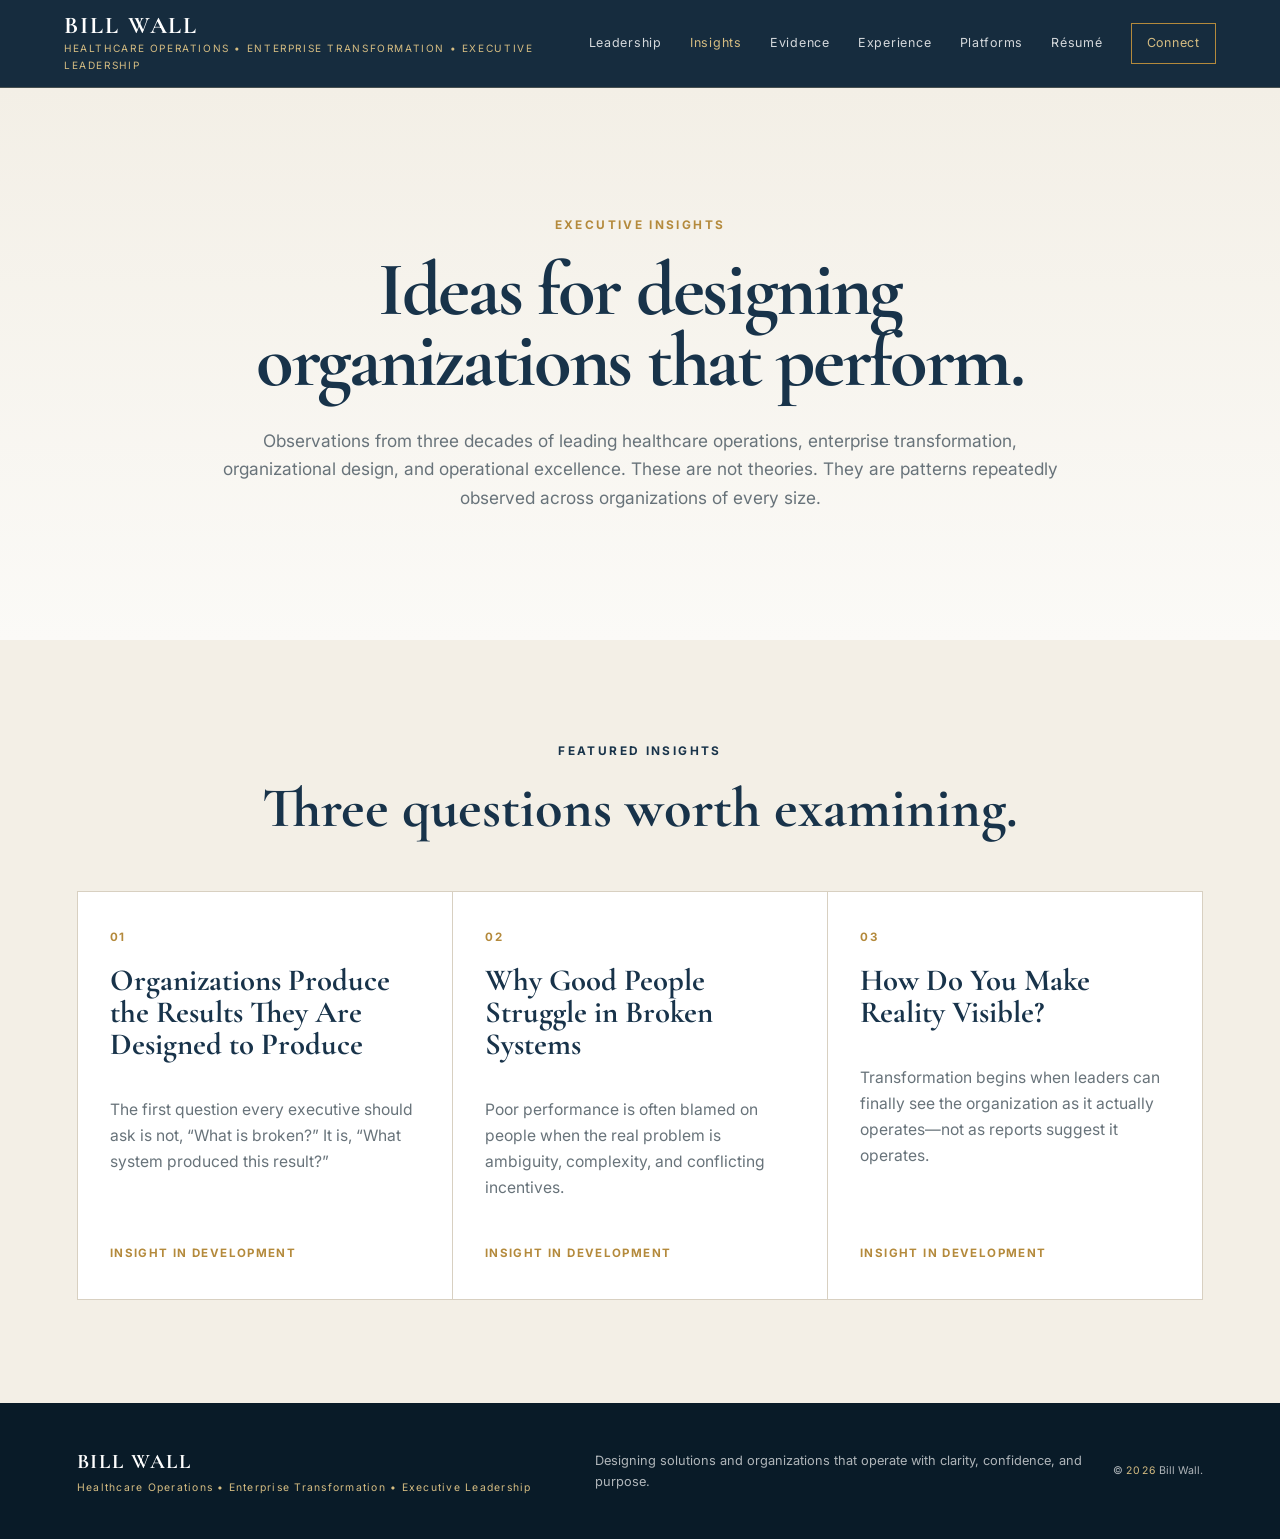
==== insights/index.html @ 73f0fc04 "Add Executive Insights page and initial topics" ====
<!doctype html>
<html lang="en">
<head>
  <meta charset="utf-8" />
  <meta name="viewport" content="width=device-width, initial-scale=1" />
  <meta name="theme-color" content="#18334a" />

  <title>Executive Insights | Bill Wall</title>
  <meta name="description" content="Executive insights from Bill Wall on operational excellence, organizational design, enterprise transformation, leadership, and AI-enabled operations." />
  <meta name="author" content="Bill Wall" />
  <meta name="robots" content="index, follow, max-image-preview:large, max-snippet:-1, max-video-preview:-1" />
  <link rel="canonical" href="https://www.williamswall.com/insights/" />

  <meta property="og:title" content="Executive Insights | Bill Wall" />
  <meta property="og:description" content="Observations from three decades of leading healthcare operations, enterprise transformation, organizational design, and operational excellence." />
  <meta property="og:type" content="website" />
  <meta property="og:url" content="https://www.williamswall.com/insights/" />
  <meta property="og:site_name" content="Bill Wall Executive Portfolio" />
  <meta property="og:locale" content="en_US" />
  <meta property="og:image" content="https://www.williamswall.com/assets/bill-wall-portrait.png" />
  <meta property="og:image:alt" content="Bill Wall, senior healthcare operations and enterprise transformation executive" />

  <meta name="twitter:card" content="summary_large_image" />
  <meta name="twitter:title" content="Executive Insights | Bill Wall" />
  <meta name="twitter:description" content="Executive perspectives on operational excellence, organizational design, enterprise transformation, leadership, and AI-enabled operations." />
  <meta name="twitter:image" content="https://www.williamswall.com/assets/bill-wall-portrait.png" />

  <link rel="icon" href="../assets/favicon.svg" type="image/svg+xml" />
  <link rel="preconnect" href="https://fonts.googleapis.com" />
  <link rel="preconnect" href="https://fonts.gstatic.com" crossorigin />
  <link href="https://fonts.googleapis.com/css2?family=Cormorant+Garamond:wght@500;600;700&amp;family=Inter:wght@400;500;600;700&amp;display=swap" rel="stylesheet" />
  <link rel="stylesheet" href="../styles.css" />

  <script type="application/ld+json">
  {
    "@context": "https://schema.org",
    "@type": "CollectionPage",
    "@id": "https://www.williamswall.com/insights/#webpage",
    "url": "https://www.williamswall.com/insights/",
    "name": "Executive Insights | Bill Wall",
    "description": "Executive insights from Bill Wall on operational excellence, organizational design, enterprise transformation, leadership, and AI-enabled operations.",
    "isPartOf": {
      "@id": "https://www.williamswall.com/#website"
    },
    "about": {
      "@id": "https://www.williamswall.com/#bill-wall"
    },
    "inLanguage": "en-US"
  }
  </script>

  <!-- Google tag (gtag.js) -->
  <script async src="https://www.googletagmanager.com/gtag/js?id=G-LFCG09Z22B"></script>
  <script>
    window.dataLayer = window.dataLayer || [];
    function gtag(){dataLayer.push(arguments);}
    gtag('js', new Date());
    gtag('config', 'G-LFCG09Z22B');
  </script>
</head>
<body>
  <header class="site-header">
    <a class="brand" href="../" aria-label="Bill Wall home">
      <span class="brand-name">BILL WALL</span>
      <span class="brand-title">HEALTHCARE OPERATIONS • ENTERPRISE TRANSFORMATION • EXECUTIVE LEADERSHIP</span>
    </a>

    <button class="menu-button" aria-expanded="false" aria-controls="site-nav">Menu</button>
    <nav id="site-nav" aria-label="Primary navigation">
      <a href="../#thinking">Leadership</a>
      <a href="./" aria-current="page">Insights</a>
      <a href="../#evidence">Evidence</a>
      <a href="../#experience">Experience</a>
      <a href="../#platforms">Platforms</a>
      <a href="../Bill-Wall-Resume.docx" download>Résumé</a>
      <a class="nav-cta" href="../#contact">Connect</a>
    </nav>
  </header>

  <main id="top">
    <section class="insights-hero">
      <div class="insights-hero-inner reveal">
        <p class="eyebrow">EXECUTIVE INSIGHTS</p>
        <h1>Ideas for designing organizations that perform.</h1>
        <p>Observations from three decades of leading healthcare operations, enterprise transformation, organizational design, and operational excellence. These are not theories. They are patterns repeatedly observed across organizations of every size.</p>
      </div>
    </section>

    <section class="insights-library" aria-labelledby="featured-insights-heading">
      <div class="insights-heading reveal">
        <p class="eyebrow dark">FEATURED INSIGHTS</p>
        <h2 id="featured-insights-heading">Three questions worth examining.</h2>
      </div>

      <div class="insight-grid">
        <article class="insight-card reveal">
          <span class="insight-number">01</span>
          <h3>Organizations Produce the Results They Are Designed to Produce</h3>
          <p>The first question every executive should ask is not, “What is broken?” It is, “What system produced this result?”</p>
          <span class="insight-status">Insight in development</span>
        </article>

        <article class="insight-card reveal">
          <span class="insight-number">02</span>
          <h3>Why Good People Struggle in Broken Systems</h3>
          <p>Poor performance is often blamed on people when the real problem is ambiguity, complexity, and conflicting incentives.</p>
          <span class="insight-status">Insight in development</span>
        </article>

        <article class="insight-card reveal">
          <span class="insight-number">03</span>
          <h3>How Do You Make Reality Visible?</h3>
          <p>Transformation begins when leaders can finally see the organization as it actually operates—not as reports suggest it operates.</p>
          <span class="insight-status">Insight in development</span>
        </article>
      </div>
    </section>
  </main>

  <footer>
    <div><strong>BILL WALL</strong><span>Healthcare Operations • Enterprise Transformation • Executive Leadership</span></div>
    <p>Designing solutions and organizations that operate with clarity, confidence, and purpose.</p>
    <small>© <span id="year"></span> Bill Wall.</small>
  </footer>

  <script src="../script.js"></script>
</body>
</html>
---- styles.css ----
:root{--navy:#18334a;--navy-2:#0f2638;--steel:#5e6d77;--brass:#b48a3c;--brass-soft:#d6bd82;--linen:#f3efe6;--bone:#fbfaf7;--ink:#22303a;--muted:#68737a;--line:#d8d0c1;--white:#fff}
*{box-sizing:border-box}html{scroll-behavior:smooth}body{margin:0;background:var(--bone);color:var(--ink);font-family:Inter,sans-serif;line-height:1.65}a{color:inherit}.site-header{position:sticky;top:0;z-index:20;min-height:82px;padding:14px clamp(24px,5vw,76px);background:rgba(15,38,56,.97);color:#fff;display:flex;align-items:center;justify-content:space-between;border-bottom:1px solid rgba(214,189,130,.25);backdrop-filter:blur(12px)}.brand{text-decoration:none;display:grid;gap:2px}.brand-name{font:700 1.5rem/1 'Cormorant Garamond',serif;letter-spacing:.08em}.brand-title{color:var(--brass-soft);font-size:.63rem;letter-spacing:.16em}nav{display:flex;gap:28px;align-items:center}nav a{text-decoration:none;font-size:.78rem;letter-spacing:.06em;color:rgba(255,255,255,.82)}nav a:hover{color:var(--brass-soft)}.nav-cta{border:1px solid var(--brass);padding:9px 15px;color:var(--brass-soft)}.menu-button{display:none}.hero{padding:clamp(70px,8vw,122px) clamp(24px,6vw,96px) 0;background:linear-gradient(180deg,var(--linen),var(--bone));overflow:hidden}.hero-copy{max-width:1120px;margin:0 auto clamp(48px,6vw,82px);text-align:center}.eyebrow{color:var(--brass);font-size:.74rem;font-weight:700;letter-spacing:.2em;margin:0 0 18px}.eyebrow.dark{color:var(--navy)}h1,h2,h3,blockquote{font-family:'Cormorant Garamond',serif}h1{font-size:clamp(3.15rem,6.2vw,6.8rem);line-height:.93;letter-spacing:-.03em;margin:0;color:var(--navy);text-wrap:balance}.hero-line{font:600 italic clamp(1.5rem,2.2vw,2.3rem)/1.2 'Cormorant Garamond',serif;color:var(--brass);margin:26px 0}.hero-summary{max-width:850px;margin-inline:auto;font-size:clamp(1rem,1.25vw,1.17rem);color:var(--muted)}.hero-actions,.contact-actions{display:flex;gap:18px;align-items:center;justify-content:center;flex-wrap:wrap;margin-top:34px}.button{display:inline-flex;align-items:center;justify-content:center;min-height:48px;padding:0 22px;text-decoration:none;font-size:.78rem;font-weight:700;letter-spacing:.07em;text-transform:uppercase}.button.primary{background:var(--navy);color:#fff}.button.text{color:var(--navy);padding-inline:6px}.button.outline{border:1px solid var(--navy);color:var(--navy)}.hero-image{max-width:1440px;margin:auto;position:relative}.hero-image:before{content:"";position:absolute;inset:0;box-shadow:inset 0 0 0 1px rgba(255,255,255,.25)}.hero-image img{width:100%;display:block;aspect-ratio:2.62/1;object-fit:cover}.section-light{background:var(--linen)}.principles,.work,.contact{padding:clamp(78px,8vw,126px) clamp(24px,6vw,96px)}.section-intro{max-width:820px;margin:0 auto 58px}.section-intro.centered{text-align:center}h2{font-size:clamp(2.65rem,4.4vw,4.9rem);line-height:1.01;margin:0 0 18px;color:var(--navy)}.section-intro p:last-child{color:var(--muted);font-size:1.06rem}.principle-grid{max-width:1320px;margin:auto;display:grid;grid-template-columns:repeat(5,1fr);border-top:1px solid var(--line);border-bottom:1px solid var(--line)}.principle{padding:34px 26px 38px;border-right:1px solid var(--line)}.principle:last-child{border-right:0}.number,.work-card>span{color:var(--brass);font-size:.72rem;font-weight:700;letter-spacing:.14em}h3{font-size:1.62rem;line-height:1.05;color:var(--navy);margin:13px 0 14px}.principle p,.work-card p{color:var(--muted);font-size:.93rem}.context-image{max-width:1100px;margin:72px auto 0;display:grid;grid-template-columns:1.35fr .65fr;background:var(--navy);color:#fff}.context-image img{width:100%;height:100%;min-height:320px;object-fit:cover}.context-image figcaption{display:flex;align-items:center;padding:36px;font:600 1.7rem/1.25 'Cormorant Garamond',serif;color:var(--brass-soft)}.evidence{background:var(--bone);padding:clamp(78px,8vw,124px) clamp(24px,6vw,96px)}.metrics{max-width:1320px;margin:auto;display:grid;grid-template-columns:repeat(3,1fr);border-top:1px solid var(--line);border-left:1px solid var(--line)}.metric{min-height:280px;padding:34px 30px;border-right:1px solid var(--line);border-bottom:1px solid var(--line);display:flex;flex-direction:column;background:#fff}.metric strong{font:700 clamp(3rem,5vw,5rem)/1 'Cormorant Garamond',serif;color:var(--brass)}.metric h3{margin:18px 0 12px}.metric span{color:var(--muted);font-size:.93rem}.work-heading{max-width:760px;margin:0 auto 50px}.work-layout{max-width:1320px;margin:auto;display:grid;grid-template-columns:1.45fr .55fr;gap:28px;align-items:stretch}.work-grid{display:grid;grid-template-columns:repeat(2,1fr);gap:18px}.work-card{padding:28px;background:var(--bone);border-top:3px solid var(--brass);min-height:280px;display:flex;flex-direction:column}.work-card:last-child{grid-column:1/-1}.work-card small{margin-top:auto;color:var(--navy);font-weight:600}.experience-visual{position:relative;min-height:100%;background:var(--navy)}.experience-visual img{width:100%;height:100%;object-fit:cover;display:block}.experience-visual div{position:absolute;left:0;right:0;bottom:0;padding:30px;background:linear-gradient(transparent,rgba(15,38,56,.94));color:#fff}.experience-visual strong{font:600 1.6rem/1.2 'Cormorant Garamond',serif}.perspective{background:var(--navy-2);color:#fff;display:grid;grid-template-columns:.9fr 1.1fr;align-items:stretch}.perspective-image img{width:100%;height:100%;min-height:650px;object-fit:cover}.perspective-inner{padding:clamp(76px,8vw,130px) clamp(36px,7vw,110px)}blockquote{font-size:clamp(2.4rem,4vw,4.8rem);line-height:1;margin:0 0 34px;color:var(--brass-soft)}.perspective p{color:rgba(255,255,255,.75);max-width:850px}.perspective strong{display:block;margin-top:30px;font:italic 1.7rem 'Cormorant Garamond',serif;color:var(--brass-soft)}.closing-statement{padding:clamp(100px,12vw,170px) 24px;background:var(--bone);text-align:center}.closing-statement>div{max-width:900px;margin:auto;padding-bottom:40px}.closing-statement p{font:500 clamp(2.2rem,4.2vw,4.6rem)/1.08 'Cormorant Garamond',serif;color:var(--navy);margin:.12em 0}.closing-statement strong{display:block;margin-top:24px;font:700 clamp(2.5rem,4.8vw,5.2rem)/1 'Cormorant Garamond',serif;color:var(--brass)}.contact{display:grid;grid-template-columns:1.2fr .8fr;gap:60px;align-items:center}.contact-copy{max-width:760px}.contact-copy p:last-child{color:var(--muted)}.contact-actions{justify-content:flex-start;margin-top:0}.dark-button{background:var(--navy)!important;color:#fff!important}.dark-text{color:var(--navy)!important}footer{background:#091b28;color:rgba(255,255,255,.68);padding:34px clamp(24px,6vw,96px);display:grid;grid-template-columns:1fr 1fr auto;gap:30px;align-items:center;font-size:.8rem}footer div{display:grid}footer strong{color:#fff;font-family:'Cormorant Garamond',serif;font-size:1.3rem;letter-spacing:.08em}footer span{color:var(--brass-soft);font-size:.65rem;letter-spacing:.12em}.reveal{opacity:0;transform:translateY(18px);transition:opacity .65s ease,transform .65s ease}.reveal.visible{opacity:1;transform:none}@media(prefers-reduced-motion:reduce){.reveal{opacity:1;transform:none;transition:none}html{scroll-behavior:auto}}@media(max-width:1100px){nav{gap:17px}.principle-grid{grid-template-columns:repeat(2,1fr)}.principle{border-bottom:1px solid var(--line)}.principle:nth-child(2n){border-right:0}.metrics{grid-template-columns:repeat(2,1fr)}.work-layout{grid-template-columns:1fr}.experience-visual{min-height:520px}.perspective{grid-template-columns:1fr}.perspective-image img{min-height:440px;max-height:600px}.contact{grid-template-columns:1fr}.contact-actions{margin-top:0}}@media(max-width:760px){.site-header{min-height:72px}.brand-title{display:none}.menu-button{display:block;background:transparent;color:var(--brass-soft);border:1px solid var(--brass);padding:8px 12px}nav{display:none;position:absolute;left:0;right:0;top:72px;padding:22px 24px;background:var(--navy-2);flex-direction:column;align-items:flex-start}nav.open{display:flex}h1{font-size:clamp(2.8rem,12vw,4.7rem)}.hero-image img{aspect-ratio:1.35/1}.principle-grid,.metrics,.work-grid{grid-template-columns:1fr}.principle,.principle:nth-child(2n){border-right:0}.context-image{grid-template-columns:1fr}.context-image figcaption{min-height:180px}.work-card:last-child{grid-column:auto}.experience-visual{min-height:420px}.perspective-image img{min-height:330px}.contact{gap:20px}footer{grid-template-columns:1fr}}

/* Bill Wall portrait introduction */
.profile-intro{padding:clamp(72px,8vw,122px) clamp(24px,6vw,96px);display:grid;grid-template-columns:minmax(280px,.72fr) minmax(0,1.28fr);gap:clamp(42px,7vw,110px);align-items:center}
.profile-portrait{max-width:520px;justify-self:end;position:relative}
.profile-portrait:before{content:"";position:absolute;inset:18px -18px -18px 18px;border:1px solid var(--brass);z-index:0}
.profile-portrait img{position:relative;z-index:1;display:block;width:100%;aspect-ratio:4/5;object-fit:cover;object-position:center top;box-shadow:0 24px 60px rgba(15,38,56,.14)}
.profile-copy{max-width:760px}
.profile-copy h2{margin-bottom:8px}
.profile-role{font:600 italic clamp(1.45rem,2vw,2rem)/1.25 'Cormorant Garamond',serif;color:var(--brass);margin:0 0 24px}
.profile-copy>p{color:var(--muted);font-size:1.06rem;max-width:720px}.profile-copy>p+p{margin-top:18px}
.profile-links{display:flex;gap:18px;align-items:center;flex-wrap:wrap;margin-top:30px}
@media(max-width:900px){.profile-intro{grid-template-columns:1fr}.profile-portrait{justify-self:start;max-width:440px}.profile-copy{max-width:820px}}
@media(max-width:560px){.profile-portrait:before{inset:12px -12px -12px 12px}.profile-links{align-items:flex-start;flex-direction:column}.profile-links .button.text{padding-left:0}}

/* Enterprise platforms and representative environments */
.platforms{padding:clamp(82px,8vw,128px) clamp(24px,6vw,96px);background:var(--bone)}
.platforms-intro{max-width:980px;margin:0 auto 56px;text-align:center}
.platforms-intro h2{font-size:clamp(2.55rem,4.2vw,4.65rem)}
.platforms-intro>p:last-child{max-width:860px;margin:0 auto;color:var(--muted);font-size:1.06rem}
.platform-grid{max-width:1320px;margin:0 auto;display:grid;grid-template-columns:repeat(4,1fr);border-top:1px solid var(--line);border-left:1px solid var(--line)}
.platform-card{padding:30px 28px 32px;background:#fff;border-right:1px solid var(--line);border-bottom:1px solid var(--line);min-height:360px}
.platform-number{color:var(--brass);font-size:.72rem;font-weight:700;letter-spacing:.14em}
.platform-card h3{margin:14px 0 22px}
.platform-list{list-style:none;padding:0;margin:0}
.platform-list li{padding:10px 0;border-top:1px solid rgba(216,208,193,.7);color:var(--muted);font-size:.93rem}
.platform-list li:first-child{border-top:0;padding-top:0;color:var(--navy);font-weight:600}
.environments{max-width:1320px;margin:42px auto 0;padding:38px 40px;background:var(--linen);display:grid;grid-template-columns:.72fr 1.28fr;gap:48px;align-items:start;border-top:3px solid var(--brass)}
.environments-heading .eyebrow{margin-bottom:14px}
.environments-heading h3{font-size:clamp(1.9rem,2.7vw,2.8rem);margin:0;max-width:430px}
.environment-groups{display:grid;gap:20px}
.environment-group{padding-bottom:20px;border-bottom:1px solid var(--line)}
.environment-group:last-child{padding-bottom:0;border-bottom:0}
.environment-group strong{display:block;color:var(--navy);font:600 1.32rem/1.2 'Cormorant Garamond',serif;margin-bottom:7px}
.environment-group p{margin:0;color:var(--muted);font-size:.92rem}
.platforms-close{max-width:930px;margin:44px auto 0;text-align:center;font:600 italic clamp(1.35rem,2vw,1.85rem)/1.35 'Cormorant Garamond',serif;color:var(--navy)}
@media(max-width:1100px){.platform-grid{grid-template-columns:repeat(2,1fr)}.environments{grid-template-columns:1fr;gap:28px}}
@media(max-width:760px){.platform-grid{grid-template-columns:1fr}.platform-card{min-height:auto}.environments{padding:30px 24px}.platforms-intro{text-align:left}.platforms-intro>p:last-child{margin:0}}

/* Executive Insights */
.insights-hero{padding:clamp(92px,10vw,150px) clamp(24px,6vw,96px);background:linear-gradient(180deg,var(--linen),var(--bone))}
.insights-hero-inner{max-width:1080px;margin:0 auto;text-align:center}
.insights-hero h1{font-size:clamp(3.4rem,6vw,6.4rem)}
.insights-hero-inner>p:last-child{max-width:840px;margin:30px auto 0;color:var(--muted);font-size:1.08rem}
.insights-library{padding:clamp(78px,8vw,126px) clamp(24px,6vw,96px);background:var(--linen)}
.insights-heading{max-width:820px;margin:0 auto 54px;text-align:center}
.insights-heading h2{margin-bottom:0}
.insight-grid{max-width:1320px;margin:0 auto;display:grid;grid-template-columns:repeat(3,1fr);border-top:1px solid var(--line);border-left:1px solid var(--line)}
.insight-card{min-height:390px;padding:36px 32px;background:#fff;border-right:1px solid var(--line);border-bottom:1px solid var(--line);display:flex;flex-direction:column}
.insight-number{color:var(--brass);font-size:.72rem;font-weight:700;letter-spacing:.14em}
.insight-card h3{font-size:clamp(1.9rem,2.4vw,2.65rem);margin:18px 0 20px}
.insight-card p{color:var(--muted);font-size:.98rem}
.insight-status{margin-top:auto;padding-top:28px;color:var(--brass);font-size:.72rem;font-weight:700;letter-spacing:.12em;text-transform:uppercase}
nav a[aria-current="page"]{color:var(--brass-soft)}
@media(max-width:980px){.insight-grid{grid-template-columns:1fr}.insight-card{min-height:auto}.insights-hero-inner,.insights-heading{text-align:left}.insights-hero-inner>p:last-child{margin-left:0}}
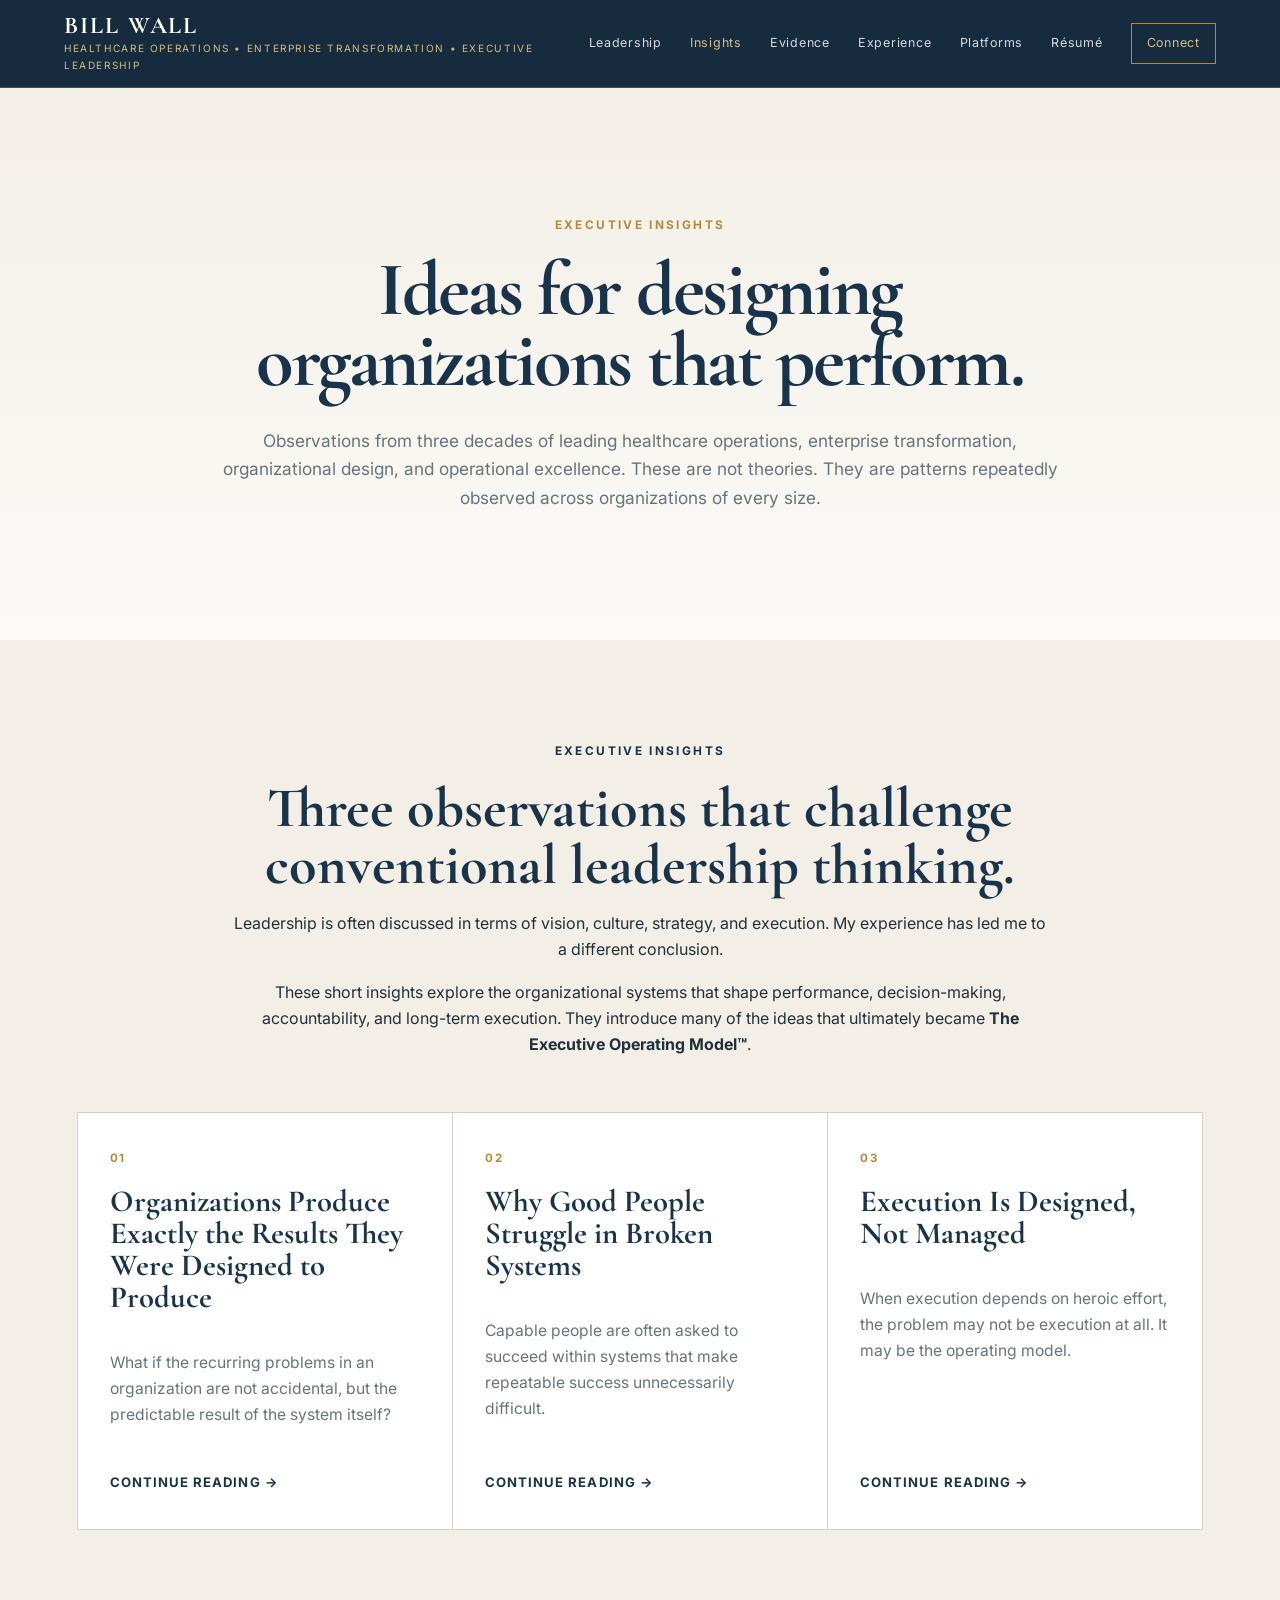
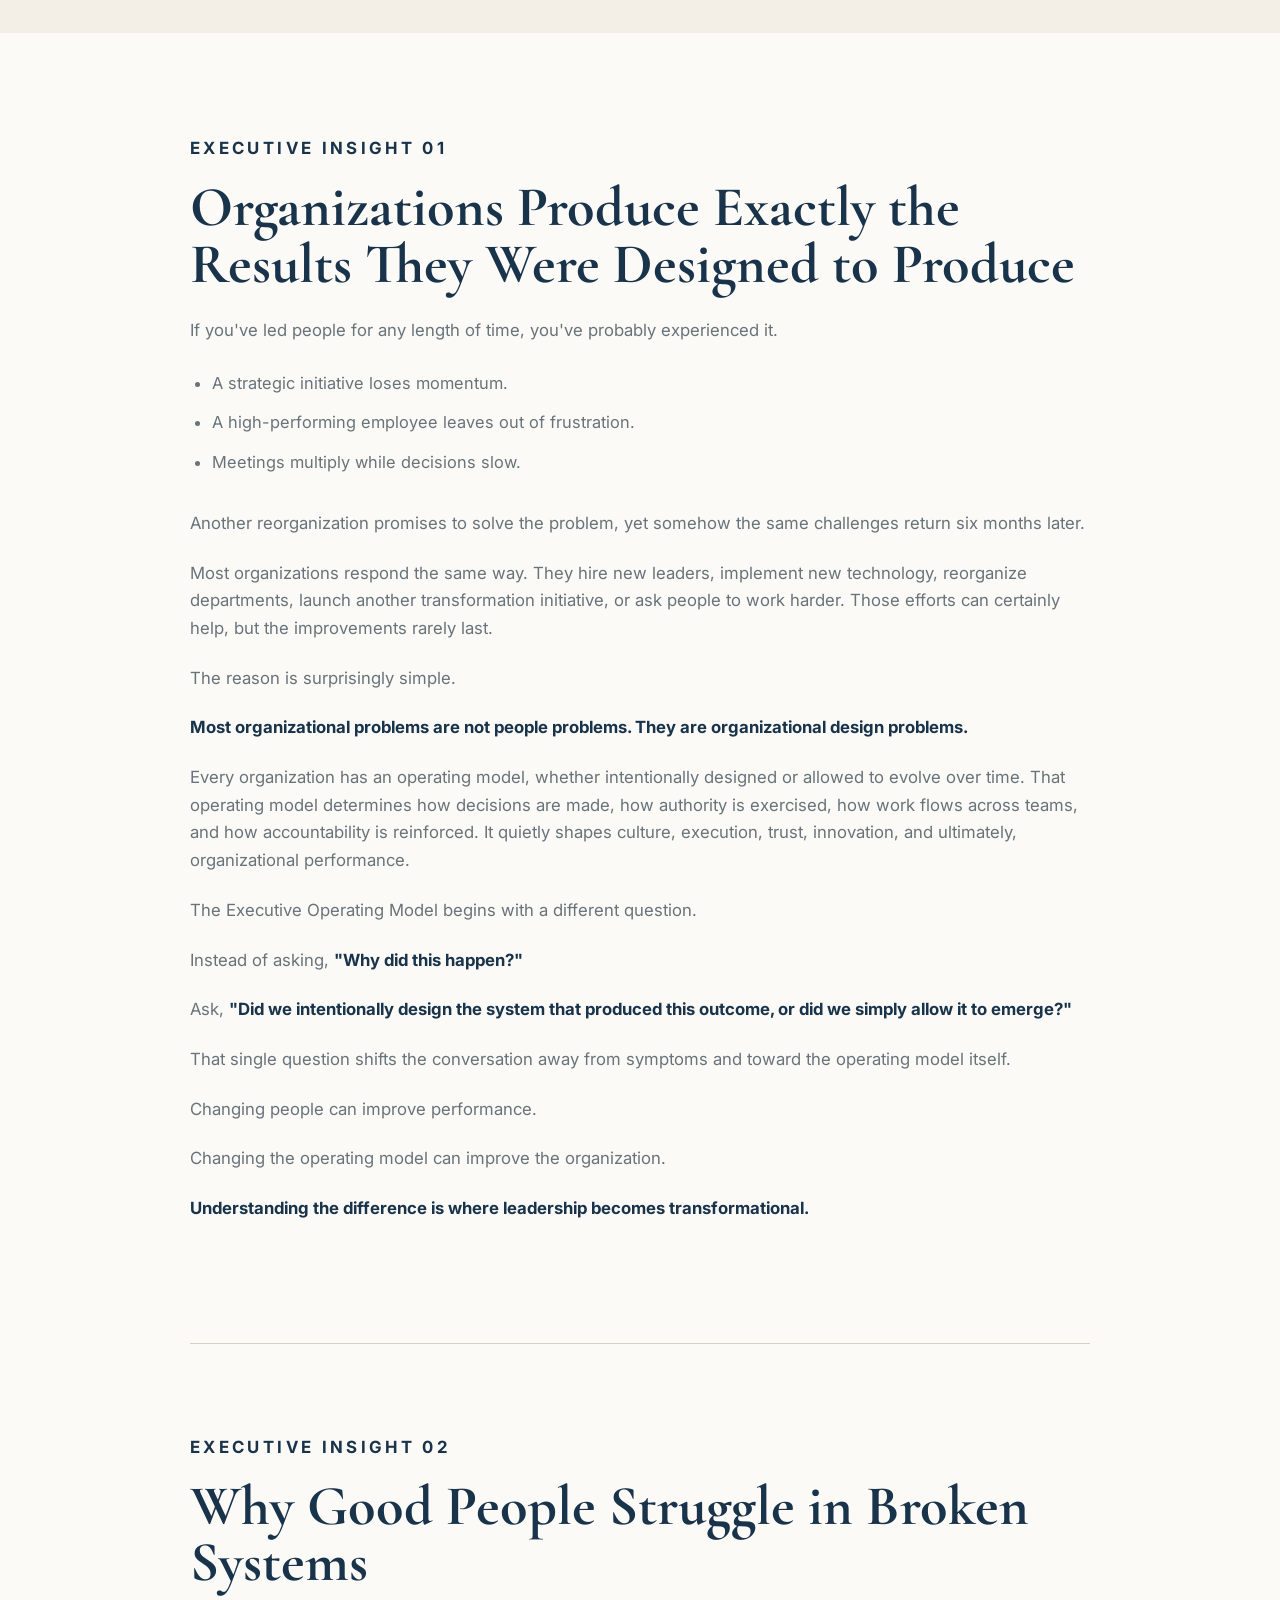
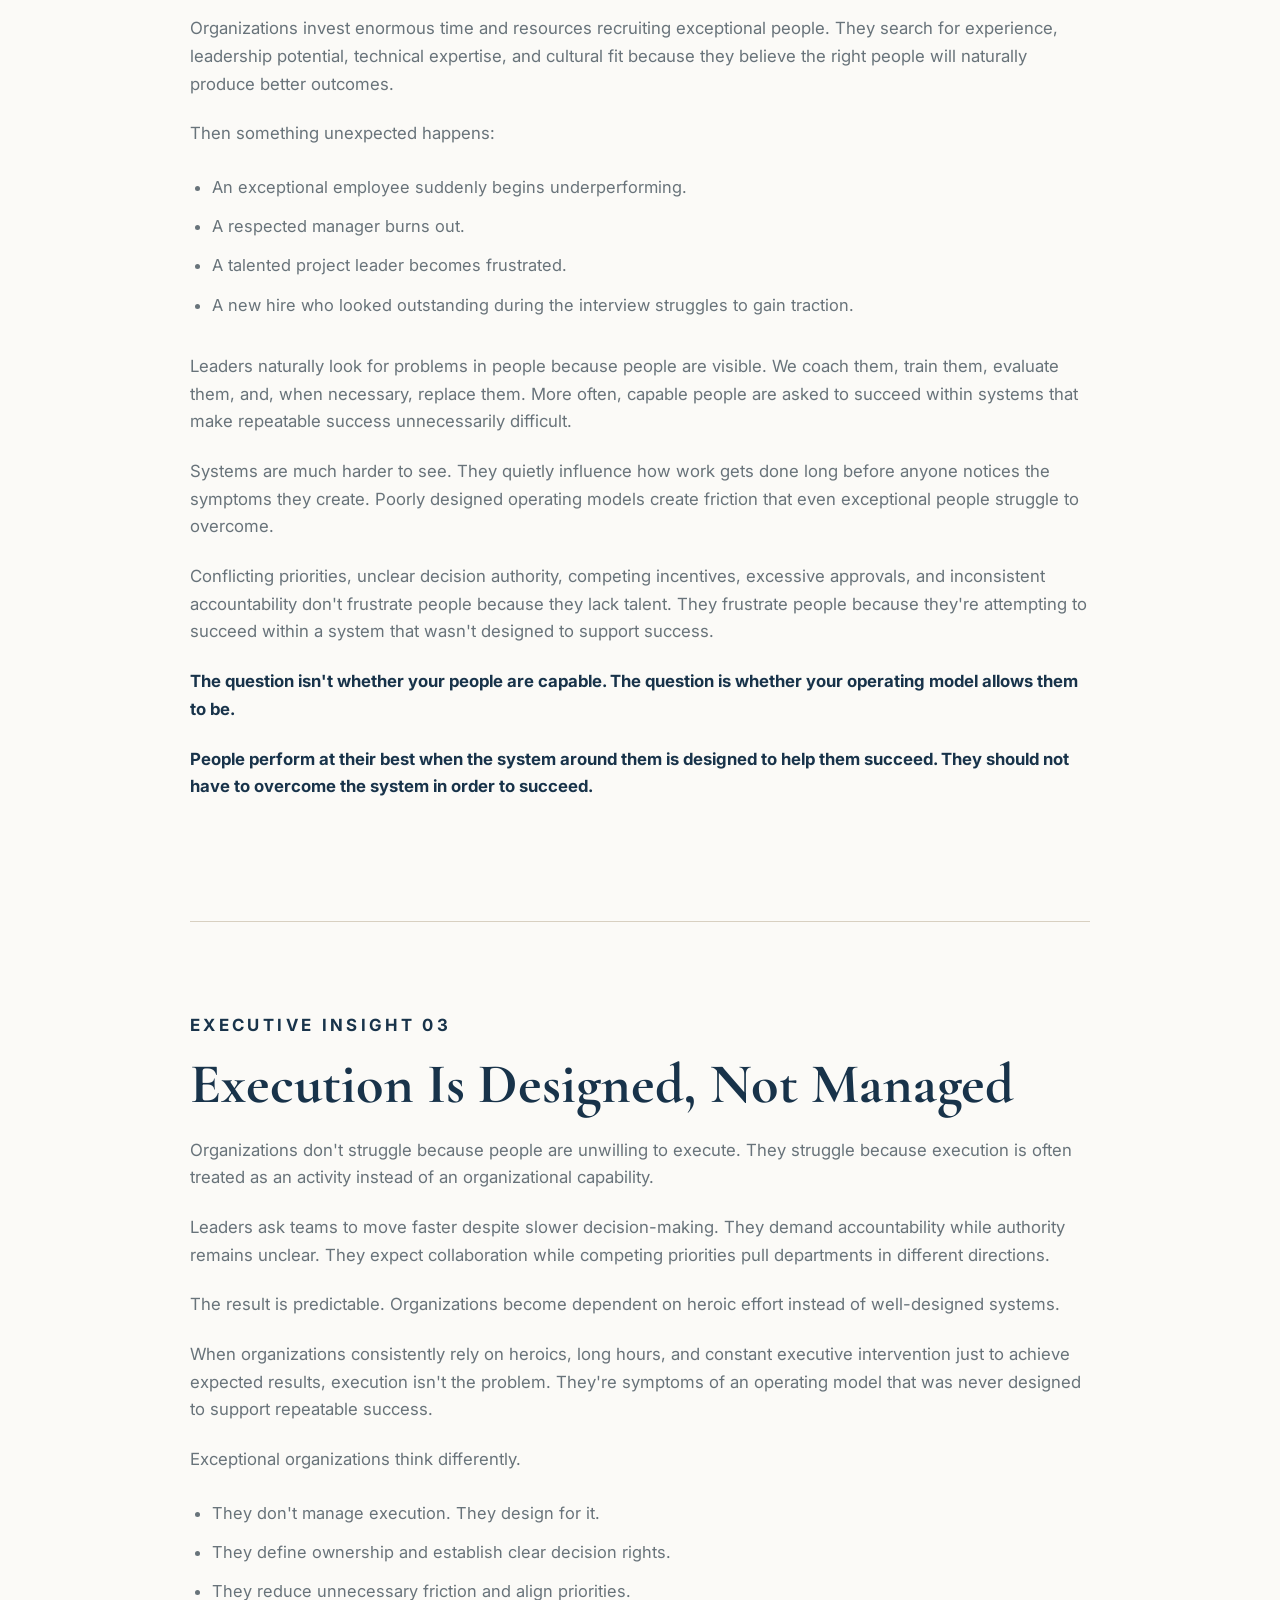
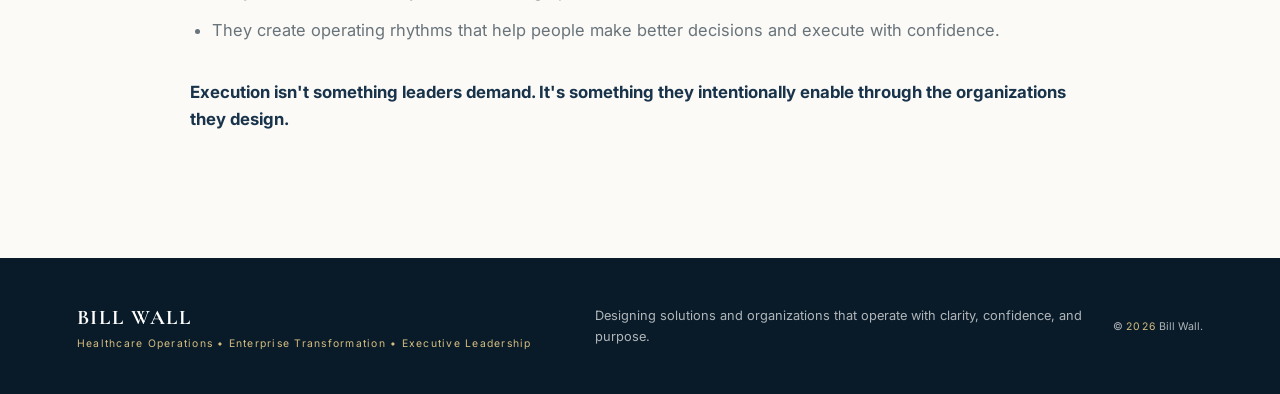
==== commit 5f14724d: "Add Executive Insights and article library" ====
--- a/insights/index.html
+++ b/insights/index.html
@@ -87,34 +87,232 @@
     </section>
 
     <section class="insights-library" aria-labelledby="featured-insights-heading">
-      <div class="insights-heading reveal">
-        <p class="eyebrow dark">FEATURED INSIGHTS</p>
-        <h2 id="featured-insights-heading">Three questions worth examining.</h2>
-      </div>
-
-      <div class="insight-grid">
-        <article class="insight-card reveal">
-          <span class="insight-number">01</span>
-          <h3>Organizations Produce the Results They Are Designed to Produce</h3>
-          <p>The first question every executive should ask is not, “What is broken?” It is, “What system produced this result?”</p>
-          <span class="insight-status">Insight in development</span>
-        </article>
-
-        <article class="insight-card reveal">
-          <span class="insight-number">02</span>
-          <h3>Why Good People Struggle in Broken Systems</h3>
-          <p>Poor performance is often blamed on people when the real problem is ambiguity, complexity, and conflicting incentives.</p>
-          <span class="insight-status">Insight in development</span>
-        </article>
-
-        <article class="insight-card reveal">
-          <span class="insight-number">03</span>
-          <h3>How Do You Make Reality Visible?</h3>
-          <p>Transformation begins when leaders can finally see the organization as it actually operates—not as reports suggest it operates.</p>
-          <span class="insight-status">Insight in development</span>
-        </article>
-      </div>
-    </section>
+  <div class="insights-heading reveal">
+    <p class="eyebrow dark">EXECUTIVE INSIGHTS</p>
+    <h2 id="featured-insights-heading">Three observations that challenge conventional leadership thinking.</h2>
+    <p>
+      Leadership is often discussed in terms of vision, culture, strategy, and execution.
+      My experience has led me to a different conclusion.
+    </p>
+    <p>
+      These short insights explore the organizational systems that shape performance,
+      decision-making, accountability, and long-term execution. They introduce many of
+      the ideas that ultimately became <strong>The Executive Operating Model™</strong>.
+    </p>
+  </div>
+
+  <div class="insight-grid">
+    <article class="insight-card reveal">
+      <span class="insight-number">01</span>
+      <h3>Organizations Produce Exactly the Results They Were Designed to Produce</h3>
+      <p>
+        What if the recurring problems in an organization are not accidental, but the
+        predictable result of the system itself?
+      </p>
+      <a class="insight-link" href="#designed-results"> Continue Reading →</a>
+    </article>
+
+    <article class="insight-card reveal">
+      <span class="insight-number">02</span>
+      <h3>Why Good People Struggle in Broken Systems</h3>
+      <p>
+        Capable people are often asked to succeed within systems that make repeatable
+        success unnecessarily difficult.
+      </p>
+      <a class="insight-link" href="#broken-systems">Continue Reading →</a>
+    </article>
+
+    <article class="insight-card reveal">
+      <span class="insight-number">03</span>
+      <h3>Execution Is Designed, Not Managed</h3>
+      <p>
+        When execution depends on heroic effort, the problem may not be execution at all.
+        It may be the operating model.
+      </p>
+      <a class="insight-link" href="#designed-execution">Continue Reading →</a>
+    </article>
+  </div>
+</section>
+
+<section class="insight-articles">
+
+  <article class="insight-article reveal" id="designed-results">
+    <p class="eyebrow dark">EXECUTIVE INSIGHT 01</p>
+    <h2>Organizations Produce Exactly the Results They Were Designed to Produce</h2>
+
+    <p>If you've led people for any length of time, you've probably experienced it.</p>
+
+    <ul>
+      <li>A strategic initiative loses momentum.</li>
+      <li>A high-performing employee leaves out of frustration.</li>
+      <li>Meetings multiply while decisions slow.</li>
+    </ul>
+
+    <p>
+      Another reorganization promises to solve the problem, yet somehow the same
+      challenges return six months later.
+    </p>
+
+    <p>
+      Most organizations respond the same way. They hire new leaders, implement new
+      technology, reorganize departments, launch another transformation initiative, or
+      ask people to work harder. Those efforts can certainly help, but the improvements
+      rarely last.
+    </p>
+
+    <p>The reason is surprisingly simple.</p>
+
+    <p>
+      <strong>
+        Most organizational problems are not people problems. They are organizational
+        design problems.
+      </strong>
+    </p>
+
+    <p>
+      Every organization has an operating model, whether intentionally designed or
+      allowed to evolve over time. That operating model determines how decisions are
+      made, how authority is exercised, how work flows across teams, and how
+      accountability is reinforced. It quietly shapes culture, execution, trust,
+      innovation, and ultimately, organizational performance.
+    </p>
+
+    <p>The Executive Operating Model begins with a different question.</p>
+
+    <p>
+      Instead of asking, <strong>"Why did this happen?"</strong>
+    </p>
+
+    <p>
+      Ask,
+      <strong>
+        "Did we intentionally design the system that produced this outcome, or did we
+        simply allow it to emerge?"
+      </strong>
+    </p>
+
+    <p>
+      That single question shifts the conversation away from symptoms and toward the
+      operating model itself.
+    </p>
+
+    <p>Changing people can improve performance.</p>
+
+    <p>Changing the operating model can improve the organization.</p>
+
+    <p>
+      <strong>
+        Understanding the difference is where leadership becomes transformational.
+      </strong>
+    </p>
+  </article>
+
+
+  <article class="insight-article reveal" id="broken-systems">
+    <p class="eyebrow dark">EXECUTIVE INSIGHT 02</p>
+    <h2>Why Good People Struggle in Broken Systems</h2>
+
+    <p>
+      Organizations invest enormous time and resources recruiting exceptional people.
+      They search for experience, leadership potential, technical expertise, and
+      cultural fit because they believe the right people will naturally produce better
+      outcomes.
+    </p>
+
+    <p>Then something unexpected happens:</p>
+
+    <ul>
+      <li>An exceptional employee suddenly begins underperforming.</li>
+      <li>A respected manager burns out.</li>
+      <li>A talented project leader becomes frustrated.</li>
+      <li>A new hire who looked outstanding during the interview struggles to gain traction.</li>
+    </ul>
+
+    <p>
+      Leaders naturally look for problems in people because people are visible. We coach
+      them, train them, evaluate them, and, when necessary, replace them. More often,
+      capable people are asked to succeed within systems that make repeatable success
+      unnecessarily difficult.
+    </p>
+
+    <p>
+      Systems are much harder to see. They quietly influence how work gets done long
+      before anyone notices the symptoms they create. Poorly designed operating models
+      create friction that even exceptional people struggle to overcome.
+    </p>
+
+    <p>
+      Conflicting priorities, unclear decision authority, competing incentives,
+      excessive approvals, and inconsistent accountability don't frustrate people
+      because they lack talent. They frustrate people because they're attempting to
+      succeed within a system that wasn't designed to support success.
+    </p>
+
+    <p>
+      <strong>
+        The question isn't whether your people are capable. The question is whether your
+        operating model allows them to be.
+      </strong>
+    </p>
+
+    <p>
+      <strong>
+        People perform at their best when the system around them is designed to help them
+        succeed. They should not have to overcome the system in order to succeed.
+      </strong>
+    </p>
+  </article>
+
+
+  <article class="insight-article reveal" id="designed-execution">
+    <p class="eyebrow dark">EXECUTIVE INSIGHT 03</p>
+    <h2>Execution Is Designed, Not Managed</h2>
+
+    <p>
+      Organizations don't struggle because people are unwilling to execute. They
+      struggle because execution is often treated as an activity instead of an
+      organizational capability.
+    </p>
+
+    <p>
+      Leaders ask teams to move faster despite slower decision-making. They demand
+      accountability while authority remains unclear. They expect collaboration while
+      competing priorities pull departments in different directions.
+    </p>
+
+    <p>
+      The result is predictable. Organizations become dependent on heroic effort instead
+      of well-designed systems.
+    </p>
+
+    <p>
+      When organizations consistently rely on heroics, long hours, and constant
+      executive intervention just to achieve expected results, execution isn't the
+      problem. They're symptoms of an operating model that was never designed to support
+      repeatable success.
+    </p>
+
+    <p>Exceptional organizations think differently.</p>
+
+    <ul>
+      <li>They don't manage execution. They design for it.</li>
+      <li>They define ownership and establish clear decision rights.</li>
+      <li>They reduce unnecessary friction and align priorities.</li>
+      <li>
+        They create operating rhythms that help people make better decisions and execute
+        with confidence.
+      </li>
+    </ul>
+
+    <p>
+      <strong>
+        Execution isn't something leaders demand. It's something they intentionally
+        enable through the organizations they design.
+      </strong>
+    </p>
+  </article>
+
+</section>
   </main>
 
   <footer>
--- a/styles.css
+++ b/styles.css
@@ -54,3 +54,85 @@
 .insight-status{margin-top:auto;padding-top:28px;color:var(--brass);font-size:.72rem;font-weight:700;letter-spacing:.12em;text-transform:uppercase}
 nav a[aria-current="page"]{color:var(--brass-soft)}
 @media(max-width:980px){.insight-grid{grid-template-columns:1fr}.insight-card{min-height:auto}.insights-hero-inner,.insights-heading{text-align:left}.insights-hero-inner>p:last-child{margin-left:0}}
+/* ===== Executive Insight Articles ===== */
+
+.insight-link{
+  display:inline-block;
+  margin-top:auto;
+  padding-top:28px;
+  color:var(--navy);
+  font-size:.82rem;
+  font-weight:700;
+  letter-spacing:.08em;
+  text-decoration:none;
+  text-transform:uppercase;
+}
+
+.insight-link:hover{
+  color:var(--brass);
+}
+
+.insight-articles{
+  padding:clamp(80px,8vw,130px) clamp(24px,6vw,96px);
+  background:var(--bone);
+}
+
+.insight-article{
+  max-width:900px;
+  margin:0 auto 120px;
+}
+
+.insight-article:last-child{
+  margin-bottom:0;
+}
+
+.insight-article h2{
+  margin-bottom:24px;
+}
+
+.insight-article p{
+  font-size:1.05rem;
+  color:var(--muted);
+  margin:0 0 22px;
+}
+
+.insight-article strong{
+  color:var(--navy);
+}
+
+.insight-article ul{
+  margin:26px 0 34px 22px;
+  padding:0;
+}
+
+.insight-article li{
+  margin-bottom:12px;
+  color:var(--muted);
+  font-size:1.03rem;
+}
+
+.insight-article .eyebrow{
+  margin-bottom:16px;
+}
+
+.insight-article + .insight-article{
+  padding-top:90px;
+  border-top:1px solid var(--line);
+}
+
+@media (max-width:760px){
+
+  .insight-article{
+    margin-bottom:80px;
+  }
+
+  .insight-article + .insight-article{
+    padding-top:70px;
+  }
+
+  .insight-article p,
+  .insight-article li{
+    font-size:1rem;
+  }
+
+}
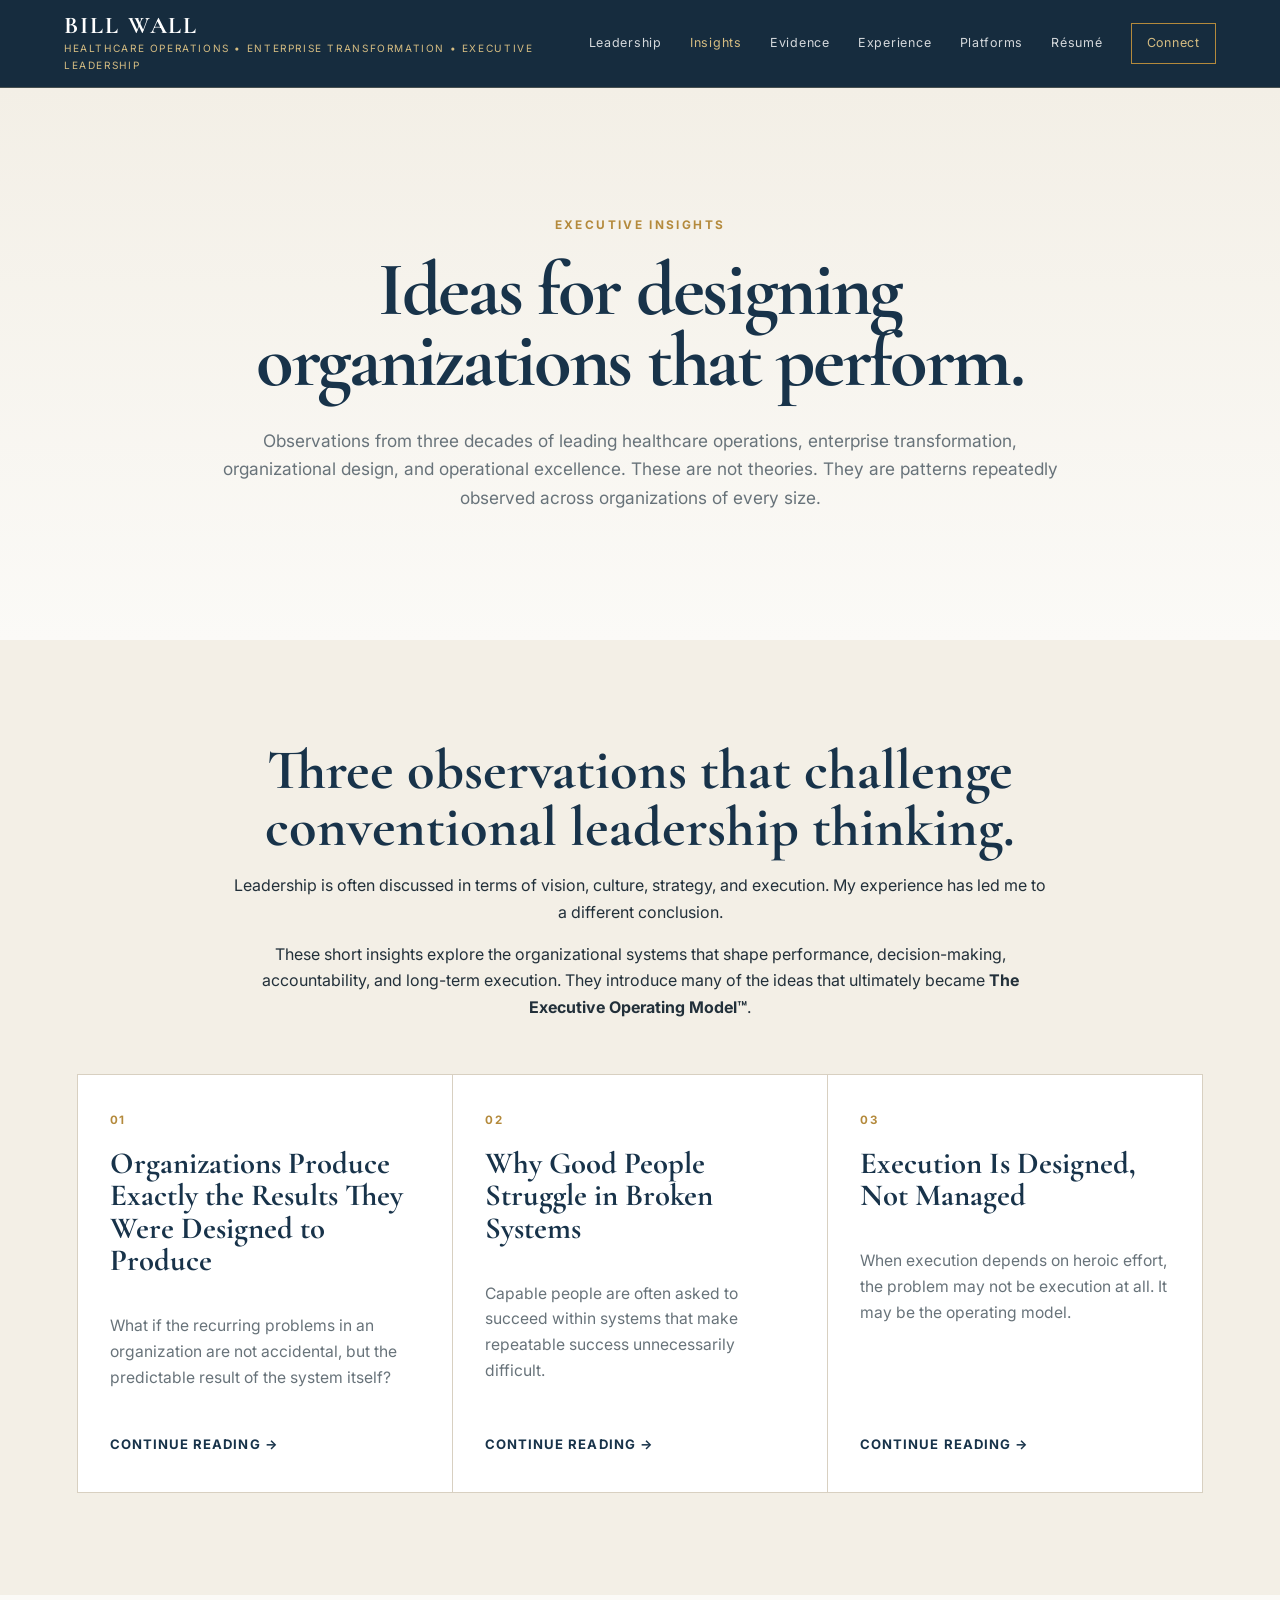
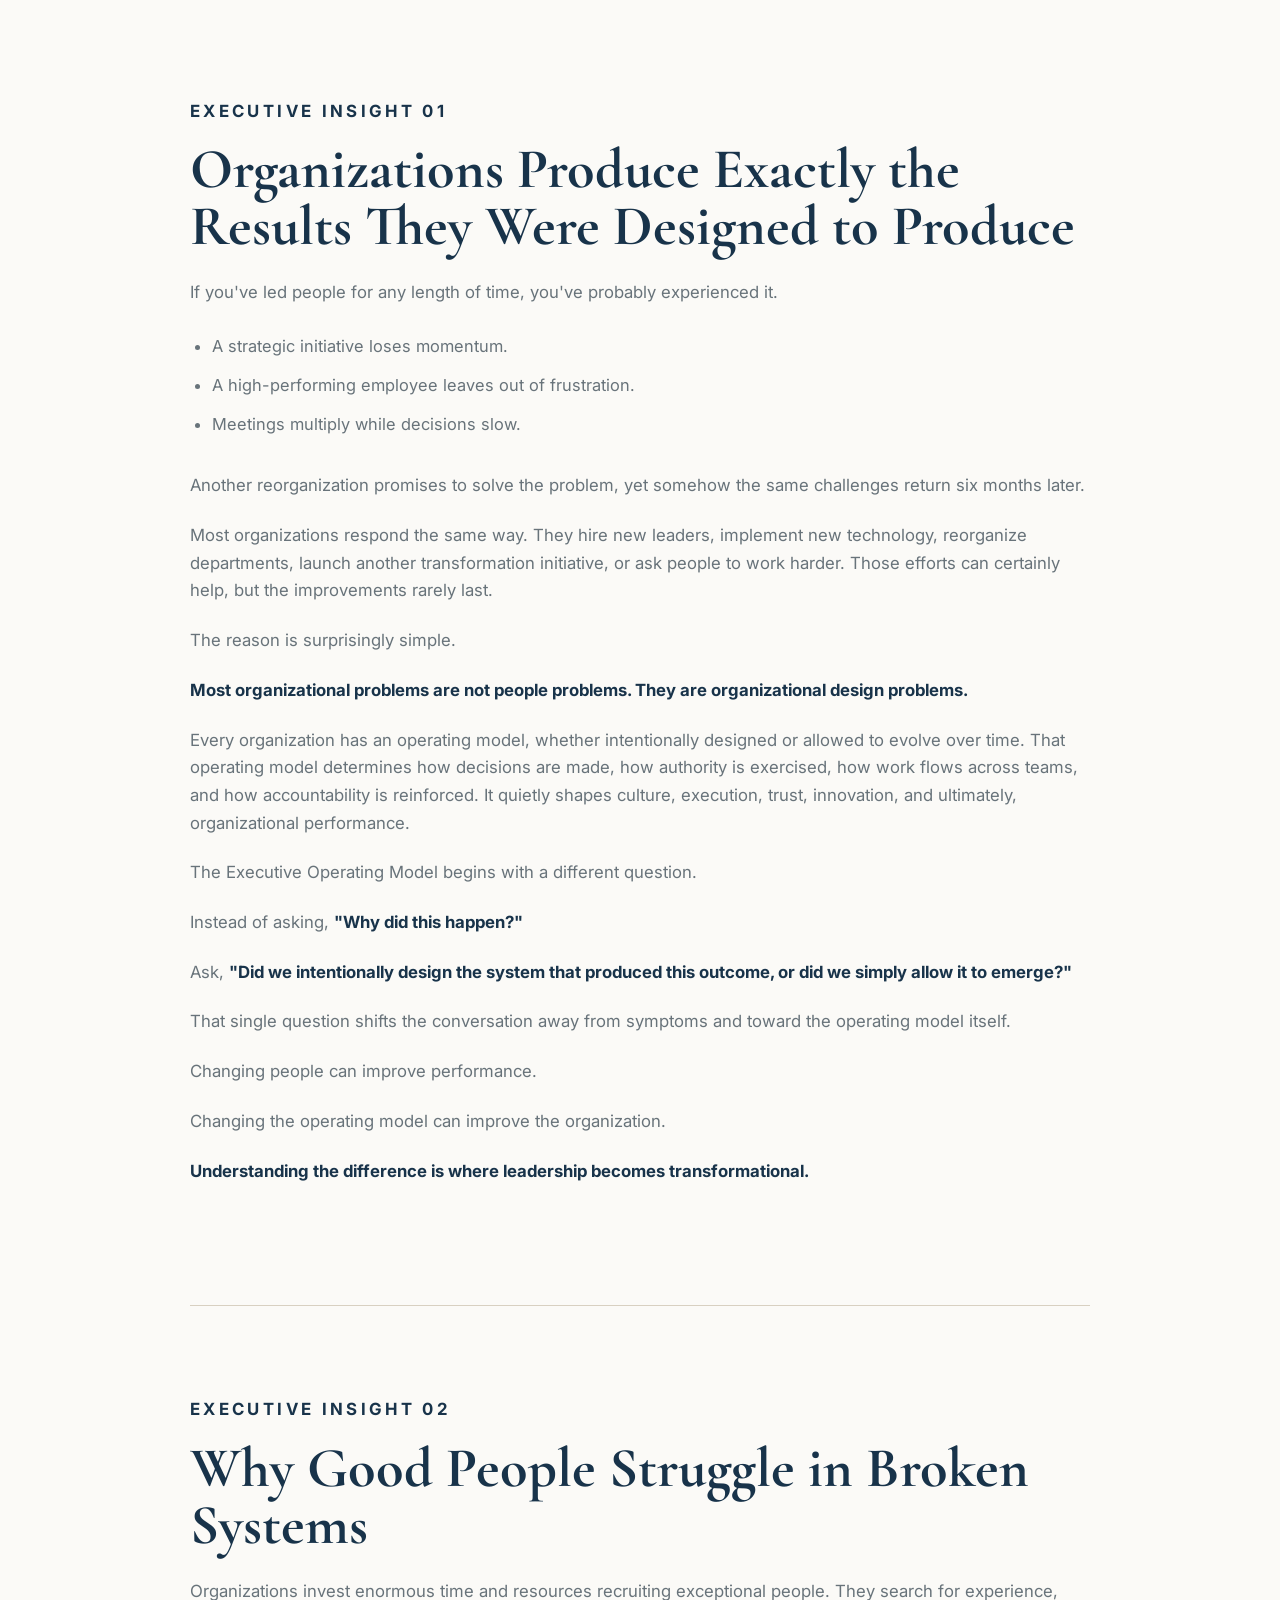
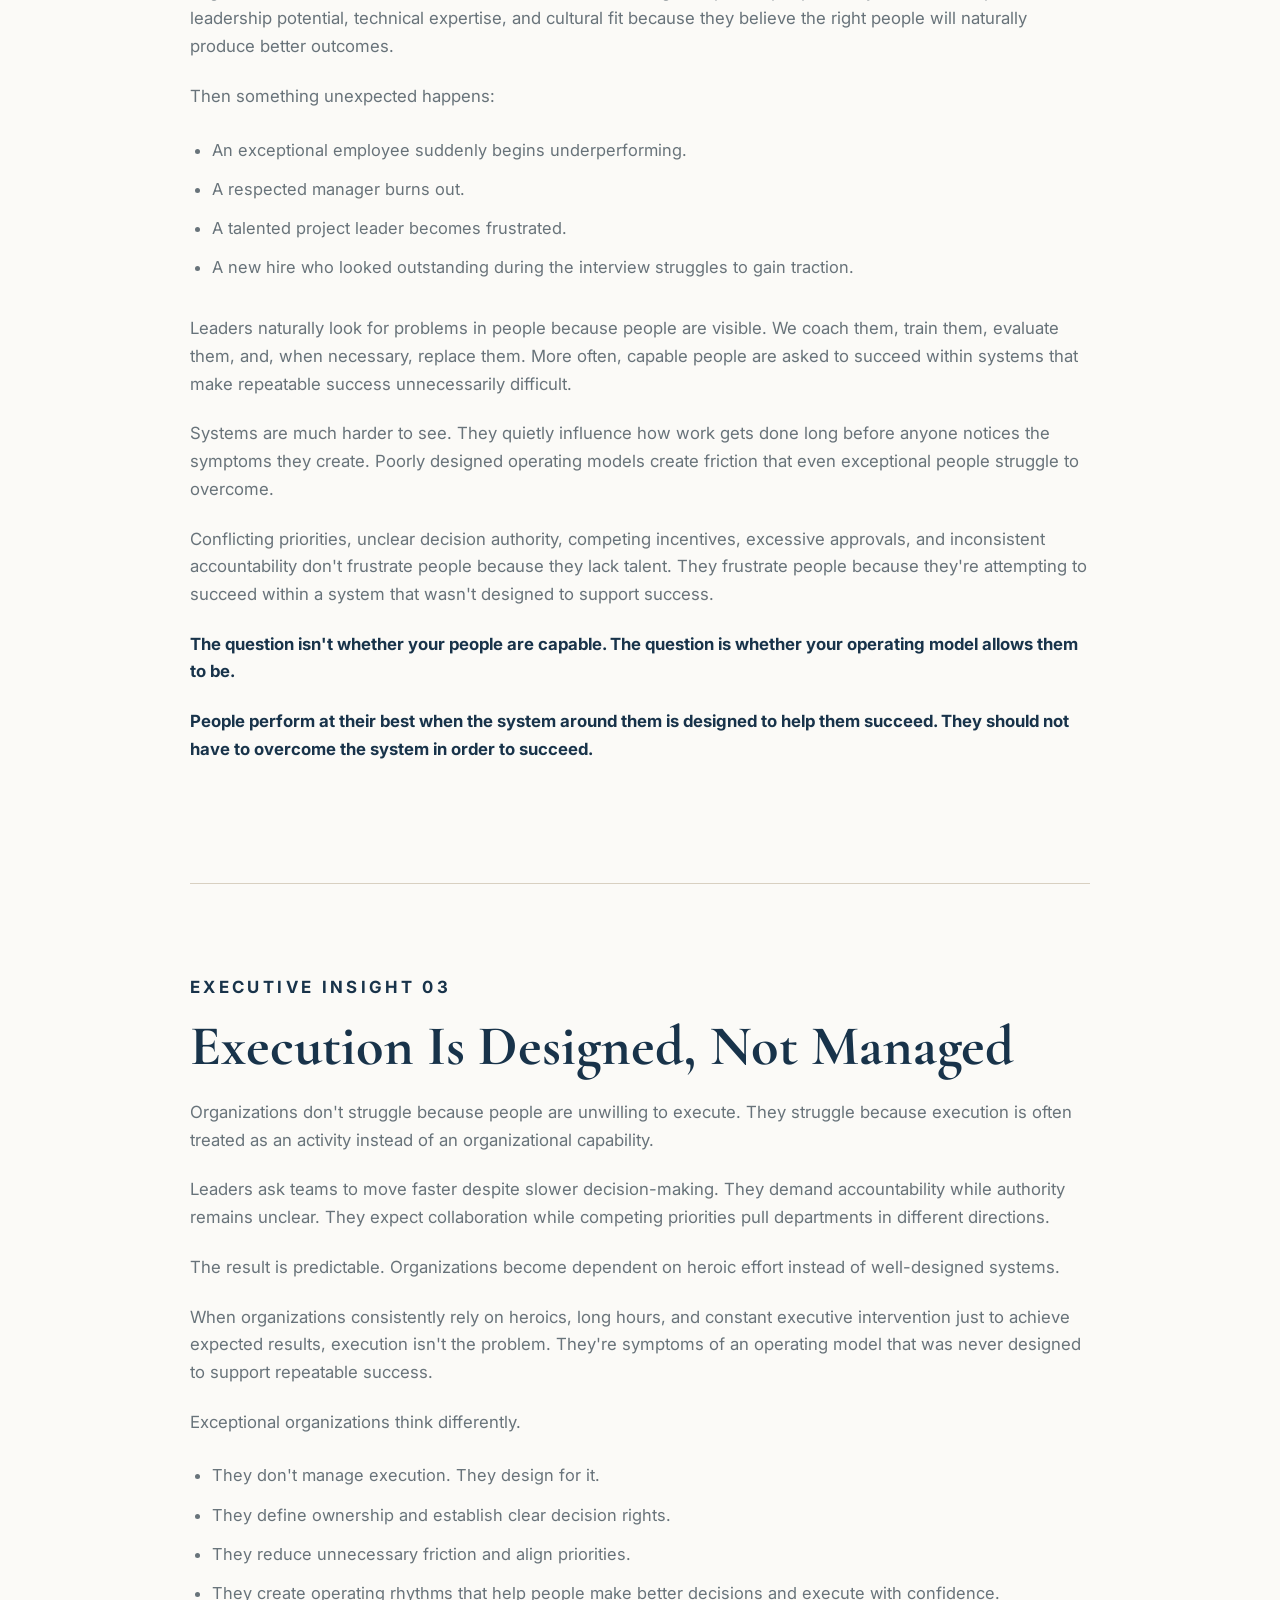
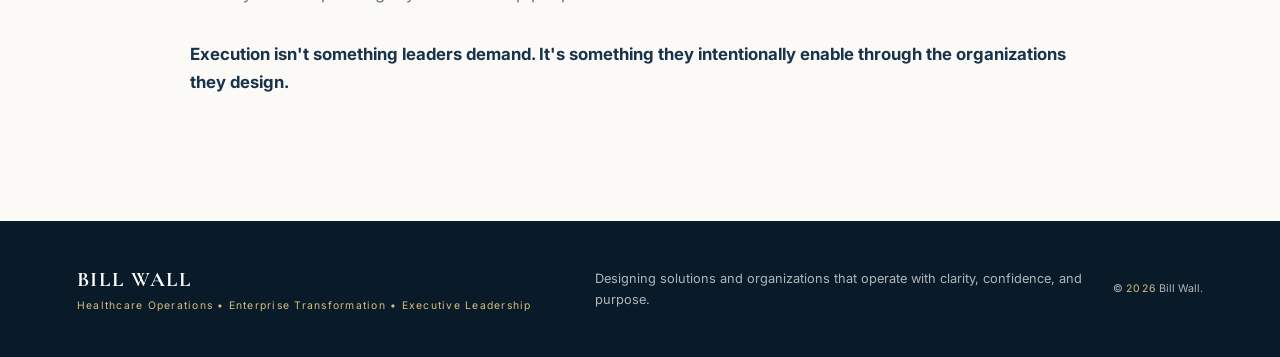
==== commit 8cb92537: "pull redund insights" ====
--- a/insights/index.html
+++ b/insights/index.html
@@ -88,7 +88,6 @@
 
     <section class="insights-library" aria-labelledby="featured-insights-heading">
   <div class="insights-heading reveal">
-    <p class="eyebrow dark">EXECUTIVE INSIGHTS</p>
     <h2 id="featured-insights-heading">Three observations that challenge conventional leadership thinking.</h2>
     <p>
       Leadership is often discussed in terms of vision, culture, strategy, and execution.
